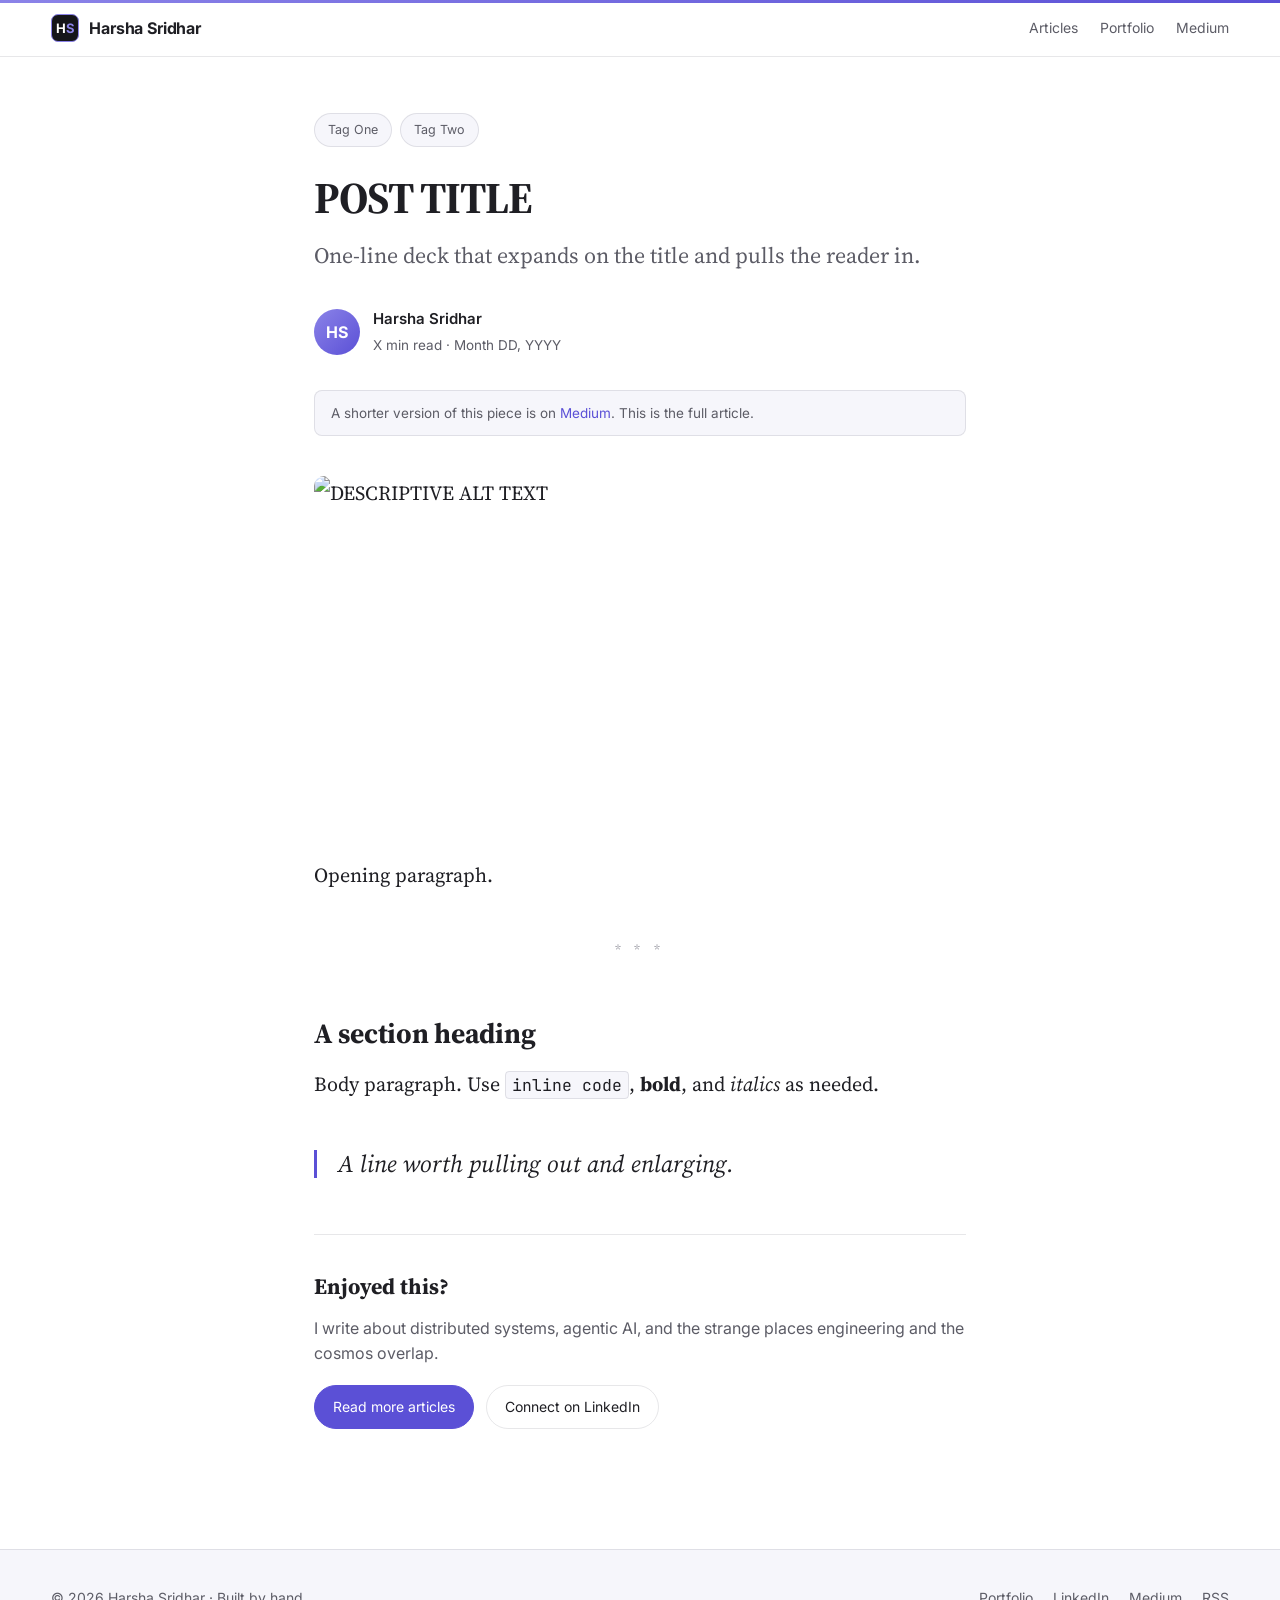
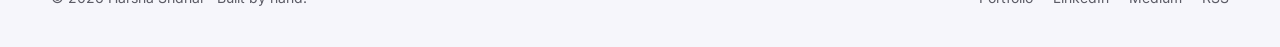
==== post-template.html @ 5231258b "added first blog" ====
<!DOCTYPE html>
<html lang="en">
<head>
<meta charset="UTF-8">
<meta name="viewport" content="width=device-width, initial-scale=1.0">

<!-- ══ EDIT THESE PER POST ══ -->
<title>POST TITLE — Harsha Sridhar</title>
<meta name="description" content="ONE-SENTENCE SUMMARY (≈150 chars) — appears in Google + social previews.">
<link rel="canonical" href="https://blog.msharsha.com/posts/POST-SLUG.html">
<meta property="og:title" content="POST TITLE">
<meta property="og:description" content="ONE-SENTENCE SUMMARY">
<meta property="og:url" content="https://blog.msharsha.com/posts/POST-SLUG.html">
<meta property="article:published_time" content="YYYY-MM-DD">
<!-- ════════════════════════ -->

<meta name="author" content="Harsha Sridhar">
<meta property="og:type" content="article">
<meta property="og:image" content="https://msharsha.com/og-image.jpg">
<meta name="twitter:card" content="summary_large_image">
<link rel="icon" href="https://msharsha.com/favicon.ico" sizes="any">
<link rel="apple-touch-icon" href="https://msharsha.com/apple-touch-icon.png">
<link rel="alternate" type="application/rss+xml" title="Harsha Sridhar — Writing" href="/feed.xml">
<link rel="preconnect" href="https://fonts.googleapis.com">
<link rel="preconnect" href="https://fonts.gstatic.com" crossorigin>
<link rel="stylesheet" href="https://fonts.googleapis.com/css2?family=Source+Serif+4:ital,opsz,wght@0,8..60,400;0,8..60,600;0,8..60,700;1,8..60,400&family=Inter:wght@400;500;600;700&family=JetBrains+Mono:wght@400;500&display=swap" media="print" onload="this.media='all'">
<noscript><link rel="stylesheet" href="https://fonts.googleapis.com/css2?family=Source+Serif+4:ital,opsz,wght@0,8..60,400;0,8..60,600;0,8..60,700;1,8..60,400&family=Inter:wght@400;500;600;700&family=JetBrains+Mono:wght@400;500&display=swap"></noscript>
<link rel="stylesheet" href="/style.css">
<script src="/components.js"></script>
<script async src="https://www.googletagmanager.com/gtag/js?id=G-H9NJDMDFE2"></script>
<script>window.dataLayer=window.dataLayer||[];function gtag(){dataLayer.push(arguments);}gtag('js',new Date());gtag('config','G-H9NJDMDFE2');</script>

<!-- ══ EDIT: update headline/description/date/slug to match above ══ -->
<script type="application/ld+json">
{
  "@context":"https://schema.org",
  "@type":"BlogPosting",
  "headline":"POST TITLE",
  "description":"ONE-SENTENCE SUMMARY",
  "datePublished":"YYYY-MM-DD",
  "dateModified":"YYYY-MM-DD",
  "author":{"@type":"Person","name":"Harsha Sridhar","alternateName":"MS Harsha","url":"https://msharsha.com"},
  "publisher":{"@type":"Person","name":"Harsha Sridhar","url":"https://msharsha.com"},
  "mainEntityOfPage":"https://blog.msharsha.com/posts/POST-SLUG.html",
  "image":"https://msharsha.com/og-image.jpg"
}
</script>
</head>
<body>

<site-header></site-header>

<main class="page">

  <div class="tags">
    <span class="tag">Tag One</span>
    <span class="tag">Tag Two</span>
  </div>

  <h1>POST TITLE</h1>
  <p class="subtitle">One-line deck that expands on the title and pulls the reader in.</p>

  <div class="byline">
    <div class="avatar">HS</div>
    <div>
      <div class="who">Harsha Sridhar</div>
      <div class="meta">X min read · Month DD, YYYY</div>
    </div>
  </div>

  <!-- Optional: include only if a shorter version exists on Medium -->
  <p class="crosspost">A shorter version of this piece is on <a href="https://medium.com/@msharsha" target="_blank" rel="noopener">Medium</a>. This is the full article.</p>

  <!-- EDIT: cover/hero image (also used as the index thumbnail + og:image). 1200×630 works best. -->
  <img class="cover" src="/images/cover-POST-SLUG.jpg" alt="DESCRIPTIVE ALT TEXT" width="1200" height="630">

  <article>

    <p>Opening paragraph.</p>

    <div class="divider">* * *</div>

    <h2>A section heading</h2>
    <p>Body paragraph. Use <code>inline code</code>, <strong>bold</strong>, and <em>italics</em> as needed.</p>

    <div class="pull-quote">A line worth pulling out and enlarging.</div>

    <!-- Figure / diagram (optional)
    <figure>
      <img src="/images/your-image.webp" alt="Describe the image for accessibility + SEO" width="700" height="400" loading="lazy" decoding="async">
      <figcaption>Caption text.</figcaption>
    </figure>
    -->

    <!-- Code block (optional)
<pre><code>// code here</code></pre>
    -->

  </article>

  <!-- References (optional)
  <div class="refs">
    <h4>References</h4>
    <ul>
      <li>Author. (Year). <a href="#" target="_blank" rel="noopener">Title</a>. Source.</li>
    </ul>
  </div>
  -->

  <div class="endcta">
    <div class="h">Enjoyed this?</div>
    <p>I write about distributed systems, agentic AI, and the strange places engineering and the cosmos overlap.</p>
    <div class="btns">
      <a class="btn primary" href="/">Read more articles</a>
      <a class="btn" href="https://www.linkedin.com/in/harsha-sridhar/" target="_blank" rel="noopener">Connect on LinkedIn</a>
    </div>
  </div>

</main>

<site-footer></site-footer>

</body>
</html>
---- style.css ----
/* ═══════════════════════════════════════════════════════════
   blog.msharsha.com — long-form reading theme
   Own identity (HS wordmark + portfolio purple). Generic
   editorial reading layout — NOT a clone of any platform.
   ═══════════════════════════════════════════════════════════ */

*,*::before,*::after{box-sizing:border-box;margin:0;padding:0}

:root{
  /* Ink + surface */
  --ink:#1f1f24;
  --ink-2:#5c5c66;
  --ink-3:#9a9aa3;
  --bg:#ffffff;
  --surface:#f6f6fb;
  --border:rgba(20,20,40,0.10);

  /* Brand — carried over from the portfolio so the two feel related */
  --accent:#5b50d6;       /* readable purple for links on white */
  --accent-soft:#8B83E8;  /* portfolio purple, used for accents/monogram */
  --accent-tint:rgba(139,131,232,0.12);

  /* Type */
  --serif:'Source Serif 4', Georgia, 'Times New Roman', serif;
  --sans:'Inter', -apple-system, BlinkMacSystemFont, 'Segoe UI', system-ui, sans-serif;
  --mono:'JetBrains Mono', 'Menlo', 'Monaco', 'Courier New', monospace;

  --max:700px;
}

html{-webkit-text-size-adjust:100%}
body{
  background:var(--bg);
  color:var(--ink);
  font-family:var(--serif);
  font-size:20px;
  line-height:1.75;
  -webkit-font-smoothing:antialiased;
  text-rendering:optimizeLegibility;
  /* sticky footer: header / content / footer — content takes the slack
     so the footer pins to the bottom even when a page is short */
  min-height:100vh;
  display:grid;
  grid-template-rows:auto 1fr auto;
}
site-header,site-footer{display:block}

/* thin brand bar at the very top */
body::before{
  content:'';position:fixed;top:0;left:0;right:0;height:3px;z-index:200;
  background:linear-gradient(90deg,var(--accent-soft),var(--accent));
}

a{color:var(--accent);text-decoration:none}
a:hover{text-decoration:underline}

/* ── SITE HEADER (rendered by <site-header> web component) ── */
.site-header{
  position:sticky;top:3px;z-index:100;
  background:rgba(255,255,255,0.88);backdrop-filter:saturate(180%) blur(10px);
  border-bottom:1px solid var(--border);
}
.site-header .inner{
  padding:14px clamp(20px,4vw,52px);
  display:flex;align-items:center;justify-content:space-between;
}
.brand{display:flex;align-items:center;gap:10px;font-family:var(--sans);font-weight:700;font-size:16px;color:var(--ink);letter-spacing:-.01em}
.brand:hover{text-decoration:none}
.brand .mono{
  width:28px;height:28px;border-radius:7px;flex-shrink:0;
  display:flex;align-items:center;justify-content:center;
  font-family:var(--sans);font-size:13px;font-weight:700;color:#fff;
  background:#15151a;border:1px solid var(--accent-soft);
}
.brand .mono em{color:var(--accent-soft);font-style:normal}
.nav{display:flex;align-items:center;gap:22px;font-family:var(--sans);font-size:14px}
.nav a{color:var(--ink-2)}
.nav a:hover{color:var(--ink);text-decoration:none}
@media(max-width:520px){.nav{gap:16px;font-size:13px}.brand span.full{display:none}}

/* ── SITE FOOTER (rendered by <site-footer> web component) ── */
.site-footer{
  border-top:1px solid var(--border);margin-top:80px;background:var(--surface);
}
.site-footer .inner{
  padding:36px clamp(20px,4vw,52px);
  display:flex;flex-wrap:wrap;gap:18px;align-items:center;justify-content:space-between;
  font-family:var(--sans);font-size:14px;color:var(--ink-2);
}
.site-footer a{color:var(--ink-2)}
.site-footer a:hover{color:var(--ink)}
.site-footer .flinks{display:flex;gap:20px;flex-wrap:wrap}

/* ── PAGE WRAP ── */
.page{max-width:var(--max);margin:0 auto;padding:56px 24px 40px}

/* ════════ INDEX — MASTHEAD + CARD FEED ════════ */
.masthead{max-width:760px;margin:0 auto;padding:60px 24px 30px}
.masthead .eyebrow{font-family:var(--sans);font-size:12.5px;font-weight:600;letter-spacing:.16em;text-transform:uppercase;color:var(--accent);margin-bottom:14px}
.masthead h1{font-family:var(--serif);font-size:clamp(34px,6vw,48px);font-weight:700;letter-spacing:-.025em;line-height:1.06;margin-bottom:12px}
.masthead p{font-family:var(--sans);font-size:15px;color:var(--ink-2);line-height:1.6;max-width:480px}

.feed{max-width:820px;margin:0 auto;padding:14px 24px 0;display:flex;flex-direction:column;gap:18px;list-style:none}
.card{display:flex;gap:22px;align-items:stretch;background:#fff;border:1px solid var(--border);border-radius:14px;padding:18px;transition:transform .18s ease,box-shadow .18s ease,border-color .18s ease}
.card:hover{text-decoration:none;transform:translateY(-3px);box-shadow:0 14px 36px rgba(20,20,40,.10);border-color:var(--accent-soft)}
.card-thumb{flex:0 0 220px;border-radius:10px;overflow:hidden;background:var(--surface)}
.card-thumb img{width:100%;height:100%;min-height:140px;object-fit:cover;display:block}
.card-body{flex:1;min-width:0;display:flex;flex-direction:column;padding:6px 8px 6px 0}
.card-top{display:flex;align-items:center;gap:12px;margin-bottom:10px}
.chip{font-family:var(--sans);font-size:12px;font-weight:600;color:var(--accent);background:var(--accent-tint);padding:4px 12px;border-radius:100px}
.card-date{font-family:var(--sans);font-size:13px;color:var(--ink-3)}
.card-title{font-family:var(--serif);font-size:24px;font-weight:700;line-height:1.22;letter-spacing:-.01em;color:var(--ink);margin-bottom:8px}
.card:hover .card-title{color:var(--accent)}
.card-dek{font-size:17px;color:var(--ink-2);line-height:1.5;margin-bottom:16px}
.card-foot{display:flex;align-items:center;justify-content:space-between;margin-top:auto;font-family:var(--sans);font-size:13.5px;color:var(--ink-3)}
.card-foot .arrow{color:var(--accent);font-weight:600}
@media(max-width:560px){
  .card{flex-direction:column;gap:0;padding:0;overflow:hidden}
  .card-thumb{flex:0 0 auto}
  .card-thumb img{min-height:0;aspect-ratio:2/1}
  .card-body{padding:18px 20px 20px}
}

/* Article cover / hero image */
.cover{display:block;width:100%;height:auto;border-radius:10px;margin:8px 0 40px}

/* ════════ ARTICLE ════════ */
.tags{display:flex;flex-wrap:wrap;gap:8px;margin-bottom:26px}
.tag{font-family:var(--sans);font-size:12.5px;color:var(--ink-2);background:var(--surface);border:1px solid var(--border);padding:5px 13px;border-radius:100px}

article h1, .page > h1{
  font-family:var(--serif);font-size:clamp(30px,5.2vw,44px);font-weight:700;
  line-height:1.14;letter-spacing:-.02em;color:var(--ink);margin-bottom:16px;
}
.subtitle{font-family:var(--serif);font-size:22px;font-weight:400;line-height:1.5;color:var(--ink-2);margin-bottom:34px}

/* Author / meta row */
.byline{display:flex;align-items:center;gap:13px;padding-bottom:24px;margin-bottom:8px}
.avatar{
  width:46px;height:46px;border-radius:50%;flex-shrink:0;
  display:flex;align-items:center;justify-content:center;color:#fff;
  font-family:var(--sans);font-size:16px;font-weight:700;
  background:linear-gradient(135deg,var(--accent-soft) 0%,var(--accent) 100%);
}
.byline .who{font-family:var(--sans);font-size:15px;font-weight:600;color:var(--ink)}
.byline .meta{font-family:var(--sans);font-size:13.5px;color:var(--ink-2);margin-top:2px}
.byline .meta a{color:var(--ink-2);text-decoration:underline}

/* Canonical / cross-post note */
.crosspost{
  font-family:var(--sans);font-size:13.5px;color:var(--ink-2);
  background:var(--surface);border:1px solid var(--border);border-radius:8px;
  padding:12px 16px;margin:0 0 40px;line-height:1.5;
}

/* Body */
article p{margin-bottom:28px}
article h2{font-family:var(--serif);font-size:28px;font-weight:700;line-height:1.25;letter-spacing:-.01em;margin:54px 0 16px}
article h3{font-family:var(--serif);font-size:23px;font-weight:700;line-height:1.3;margin:40px 0 12px}
article ul,article ol{margin:0 0 28px 1.2em}
article li{margin-bottom:10px}
strong{font-weight:700}
em{font-style:italic}

/* Pull quote */
.pull-quote{position:relative;margin:44px 0;padding-left:24px;font-size:24px;line-height:1.5;font-style:italic;color:var(--ink)}
.pull-quote::before{content:'';position:absolute;left:0;top:4px;bottom:4px;width:3px;background:var(--accent)}

/* Figures / diagrams (break slightly wider than the text column) */
figure{margin:44px -20px;text-align:center}
figure img,figure svg{width:100%;height:auto;display:block;border-radius:6px}
.inline-diagram{overflow-x:auto;background:var(--surface);border:1px solid var(--border);border-radius:8px;padding:20px}
figcaption{font-family:var(--sans);font-size:13px;color:var(--ink-3);margin-top:12px;line-height:1.5;padding:0 24px}

/* Code */
code{background:var(--surface);padding:2px 6px;border-radius:4px;font-family:var(--mono);font-size:.82em;border:1px solid var(--border)}
pre{background:#15151a;color:#e8e8ee;border-radius:8px;padding:22px 24px;margin:32px -8px;overflow-x:auto;font-family:var(--mono);font-size:14px;line-height:1.7}
pre code{background:none;border:none;padding:0;font-size:14px;color:inherit}

/* Section divider */
.divider{text-align:center;margin:46px 0;color:var(--ink-3);letter-spacing:.4em;font-size:13px;user-select:none}

/* References */
.refs{border-top:1px solid var(--border);padding-top:28px;margin-top:52px}
.refs h4{font-family:var(--sans);font-size:12.5px;font-weight:700;letter-spacing:.08em;text-transform:uppercase;color:var(--ink-3);margin-bottom:14px}
.refs ul{list-style:none;margin:0;padding:0;font-family:var(--sans);font-size:13.5px;line-height:1.95;color:var(--ink-2)}
.refs a{color:var(--ink-2);text-decoration:underline}
.refs a:hover{color:var(--ink)}

/* End-of-post CTA — your own, not a clap bar */
.endcta{border-top:1px solid var(--border);margin-top:52px;padding-top:32px;font-family:var(--sans)}
.endcta .h{font-family:var(--serif);font-size:22px;font-weight:700;color:var(--ink);margin-bottom:10px}
.endcta p{font-size:16px;color:var(--ink-2);line-height:1.6;margin-bottom:18px}
.endcta .btns{display:flex;gap:12px;flex-wrap:wrap}
.endcta .btn{display:inline-flex;align-items:center;gap:7px;font-size:14px;padding:9px 18px;border-radius:100px;border:1px solid var(--border);color:var(--ink);transition:background .2s,border-color .2s}
.endcta .btn:hover{text-decoration:none;background:var(--accent-tint);border-color:var(--accent-soft)}
.endcta .btn.primary{background:var(--accent);color:#fff;border-color:var(--accent)}
.endcta .btn.primary:hover{background:#4a40c4}

@media(max-width:480px){
  body{font-size:18px}
  .subtitle{font-size:18px}
  figure{margin:36px -8px}
  pre{margin:28px -8px;padding:16px 14px}
}
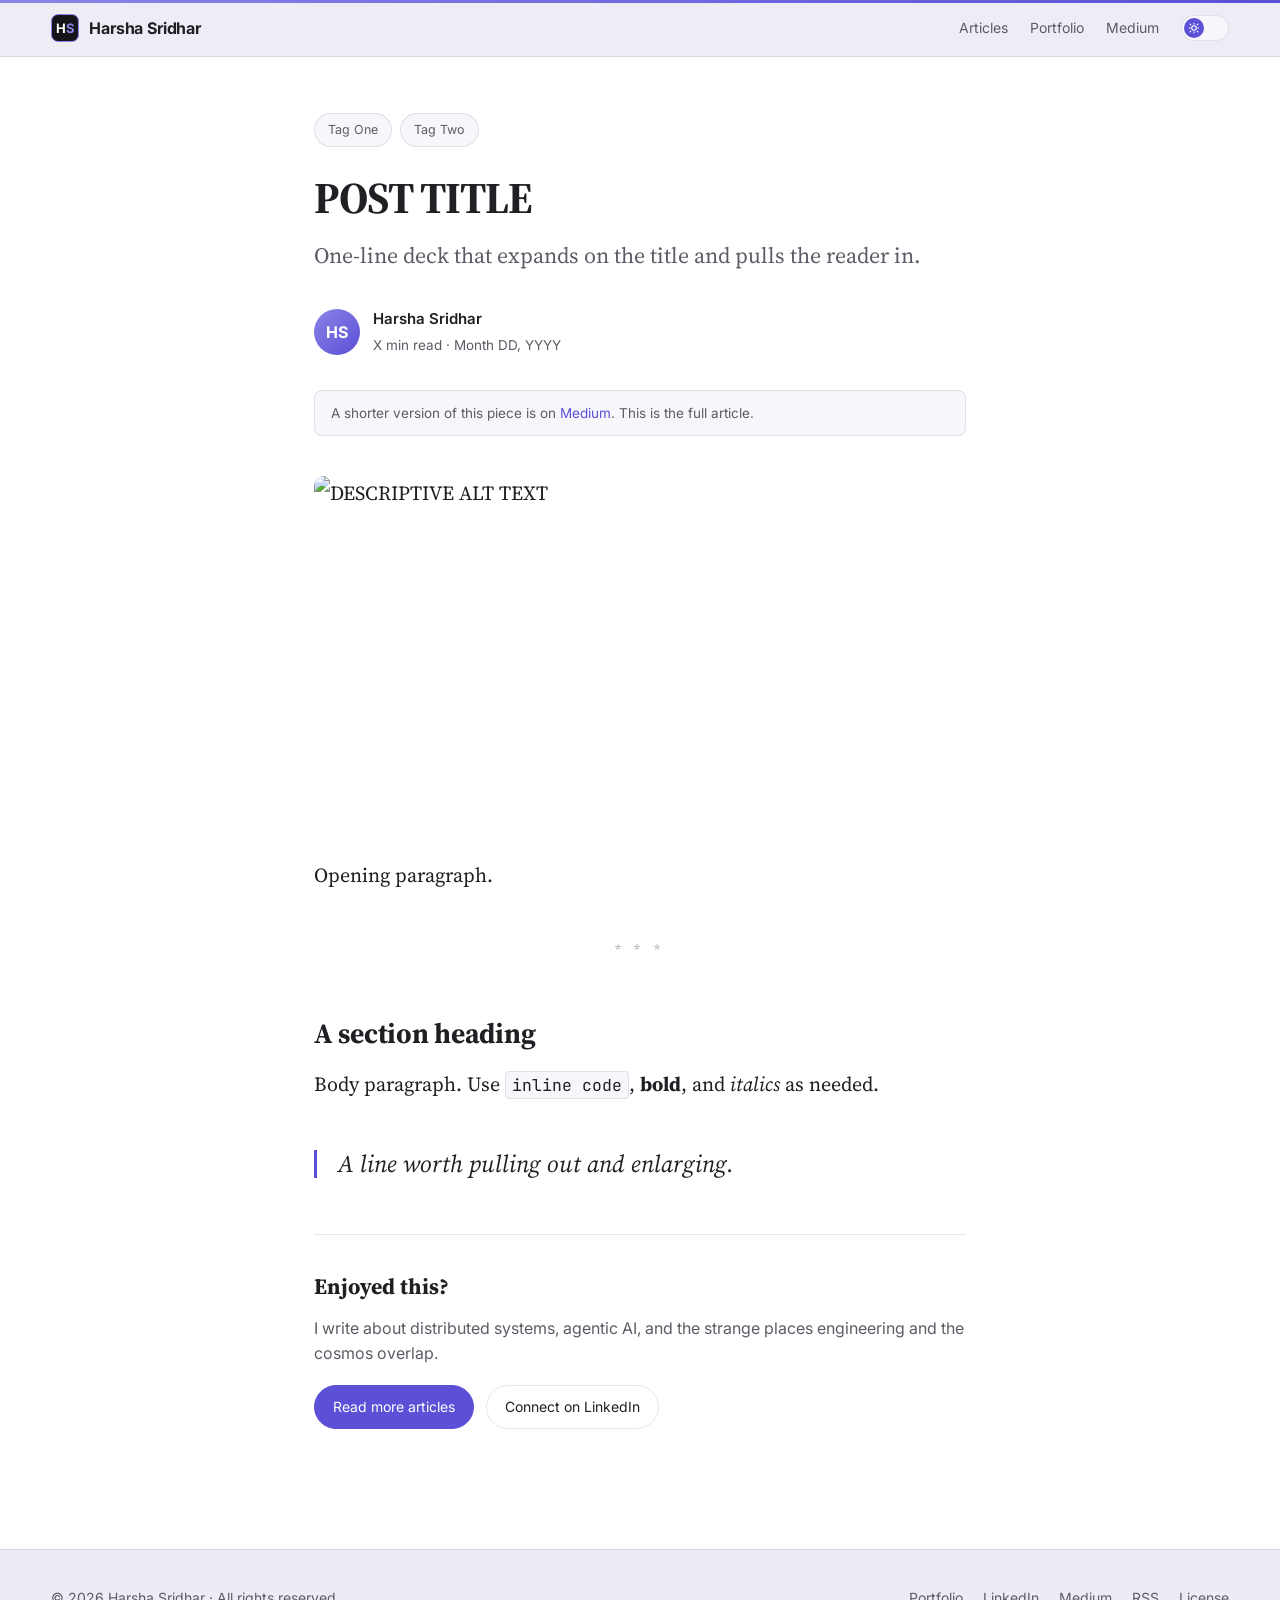
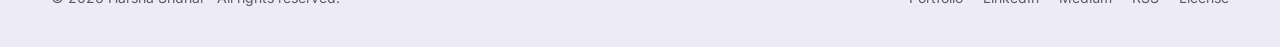
==== commit f1e42410: "display issue for mobile, license added, light/dark mode toggle added" ====
--- a/post-template.html
+++ b/post-template.html
@@ -3,6 +3,7 @@
 <head>
 <meta charset="UTF-8">
 <meta name="viewport" content="width=device-width, initial-scale=1.0">
+<script>(function(){try{var s=localStorage.getItem('theme');document.documentElement.setAttribute('data-theme',(s==='light'||s==='dark')?s:(matchMedia('(prefers-color-scheme:dark)').matches?'dark':'light'));}catch(e){}})();</script>
 
 <!-- ══ EDIT THESE PER POST ══ -->
 <title>POST TITLE — Harsha Sridhar</title>
@@ -15,6 +16,7 @@
 <!-- ════════════════════════ -->
 
 <meta name="author" content="Harsha Sridhar">
+<meta name="copyright" content="© 2026 Harsha Sridhar. All rights reserved.">
 <meta property="og:type" content="article">
 <meta property="og:image" content="https://msharsha.com/og-image.jpg">
 <meta name="twitter:card" content="summary_large_image">
--- a/style.css
+++ b/style.css
@@ -11,9 +11,17 @@
   --ink:#1f1f24;
   --ink-2:#5c5c66;
   --ink-3:#9a9aa3;
+  color-scheme:light;
   --bg:#ffffff;
   --surface:#f6f6fb;
+  --chrome:#edecf6;
   --border:rgba(20,20,40,0.10);
+  --card-bg:#ffffff;
+  --header-bg:rgba(237,236,246,0.9);
+  --mono-bg:#15151a;
+  --shadow:rgba(20,20,40,0.10);
+  --accent-hover:#4a40c4;
+  --on-accent:#ffffff;
 
   /* Brand — carried over from the portfolio so the two feel related */
   --accent:#5b50d6;       /* readable purple for links on white */
@@ -26,6 +34,28 @@
   --mono:'JetBrains Mono', 'Menlo', 'Monaco', 'Courier New', monospace;
 
   --max:700px;
+}
+
+/* Dark theme — applied when the no-flash script sets data-theme="dark"
+   (from the visitor's saved choice or, on first visit, their OS setting) */
+:root[data-theme="dark"]{
+  color-scheme:dark;
+  --ink:#e9e9f0;
+  --ink-2:#a6a6b3;
+  --ink-3:#71717e;
+  --bg:#0f0f14;
+  --surface:#181820;
+  --chrome:#15151c;
+  --border:rgba(255,255,255,0.13);
+  --card-bg:#16161d;
+  --header-bg:rgba(18,18,24,0.85);
+  --mono-bg:#2a2a36;
+  --shadow:rgba(0,0,0,0.5);
+  --accent:#a79ef4;
+  --accent-soft:#8B83E8;
+  --accent-tint:rgba(139,131,232,0.20);
+  --accent-hover:#b6aef7;
+  --on-accent:#15151c;
 }
 
 html{-webkit-text-size-adjust:100%}
@@ -42,8 +72,10 @@
   min-height:100vh;
   display:grid;
   grid-template-rows:auto 1fr auto;
-}
-site-header,site-footer{display:block}
+  grid-template-columns:minmax(0,1fr); /* clamp column to viewport so wide kids (code blocks) can't stretch the page */
+}
+site-header,site-footer{display:block;min-width:0}
+main{min-width:0}
 
 /* thin brand bar at the very top */
 body::before{
@@ -57,7 +89,7 @@
 /* ── SITE HEADER (rendered by <site-header> web component) ── */
 .site-header{
   position:sticky;top:3px;z-index:100;
-  background:rgba(255,255,255,0.88);backdrop-filter:saturate(180%) blur(10px);
+  background:var(--header-bg);backdrop-filter:saturate(180%) blur(10px);
   border-bottom:1px solid var(--border);
 }
 .site-header .inner{
@@ -70,17 +102,22 @@
   width:28px;height:28px;border-radius:7px;flex-shrink:0;
   display:flex;align-items:center;justify-content:center;
   font-family:var(--sans);font-size:13px;font-weight:700;color:#fff;
-  background:#15151a;border:1px solid var(--accent-soft);
+  background:var(--mono-bg);border:1px solid var(--accent-soft);
 }
 .brand .mono em{color:var(--accent-soft);font-style:normal}
 .nav{display:flex;align-items:center;gap:22px;font-family:var(--sans);font-size:14px}
 .nav a{color:var(--ink-2)}
 .nav a:hover{color:var(--ink);text-decoration:none}
+.theme-toggle{position:relative;flex-shrink:0;width:48px;height:26px;padding:0;border:1px solid var(--border);border-radius:100px;background:var(--surface);cursor:pointer;transition:background .2s,border-color .2s}
+.theme-toggle:hover{border-color:var(--accent-soft)}
+.theme-toggle .knob{position:absolute;top:2px;left:2px;width:20px;height:20px;border-radius:50%;background:var(--accent);color:var(--on-accent);display:flex;align-items:center;justify-content:center;transition:transform .22s cubic-bezier(0.22,1,0.36,1),background .2s}
+.theme-toggle .knob svg{width:12px;height:12px;display:block}
+:root[data-theme="dark"] .theme-toggle .knob{transform:translateX(22px)}
 @media(max-width:520px){.nav{gap:16px;font-size:13px}.brand span.full{display:none}}
 
 /* ── SITE FOOTER (rendered by <site-footer> web component) ── */
 .site-footer{
-  border-top:1px solid var(--border);margin-top:80px;background:var(--surface);
+  border-top:1px solid var(--border);margin-top:80px;background:var(--chrome);
 }
 .site-footer .inner{
   padding:36px clamp(20px,4vw,52px);
@@ -92,7 +129,7 @@
 .site-footer .flinks{display:flex;gap:20px;flex-wrap:wrap}
 
 /* ── PAGE WRAP ── */
-.page{max-width:var(--max);margin:0 auto;padding:56px 24px 40px}
+.page{width:100%;max-width:var(--max);margin:0 auto;padding:56px 24px 40px}
 
 /* ════════ INDEX — MASTHEAD + CARD FEED ════════ */
 .masthead{max-width:760px;margin:0 auto;padding:60px 24px 30px}
@@ -101,10 +138,10 @@
 .masthead p{font-family:var(--sans);font-size:15px;color:var(--ink-2);line-height:1.6;max-width:480px}
 
 .feed{max-width:820px;margin:0 auto;padding:14px 24px 0;display:flex;flex-direction:column;gap:18px;list-style:none}
-.card{display:flex;gap:22px;align-items:stretch;background:#fff;border:1px solid var(--border);border-radius:14px;padding:18px;transition:transform .18s ease,box-shadow .18s ease,border-color .18s ease}
-.card:hover{text-decoration:none;transform:translateY(-3px);box-shadow:0 14px 36px rgba(20,20,40,.10);border-color:var(--accent-soft)}
+.card{display:flex;gap:22px;align-items:stretch;background:var(--card-bg);border:1px solid var(--border);border-radius:14px;padding:18px;transition:transform .18s ease,box-shadow .18s ease,border-color .18s ease}
+.card:hover{text-decoration:none;transform:translateY(-3px);box-shadow:0 14px 36px var(--shadow);border-color:var(--accent-soft)}
 .card-thumb{flex:0 0 220px;border-radius:10px;overflow:hidden;background:var(--surface)}
-.card-thumb img{width:100%;height:100%;min-height:140px;object-fit:cover;display:block}
+.card-thumb img{width:100%;height:100%;min-height:140px;object-fit:cover;object-position:left center;display:block}
 .card-body{flex:1;min-width:0;display:flex;flex-direction:column;padding:6px 8px 6px 0}
 .card-top{display:flex;align-items:center;gap:12px;margin-bottom:10px}
 .chip{font-family:var(--sans);font-size:12px;font-weight:600;color:var(--accent);background:var(--accent-tint);padding:4px 12px;border-radius:100px}
@@ -154,6 +191,8 @@
 }
 
 /* Body */
+article{overflow-wrap:break-word}
+.refs a{word-break:break-word}
 article p{margin-bottom:28px}
 article h2{font-family:var(--serif);font-size:28px;font-weight:700;line-height:1.25;letter-spacing:-.01em;margin:54px 0 16px}
 article h3{font-family:var(--serif);font-size:23px;font-weight:700;line-height:1.3;margin:40px 0 12px}
@@ -194,8 +233,8 @@
 .endcta .btns{display:flex;gap:12px;flex-wrap:wrap}
 .endcta .btn{display:inline-flex;align-items:center;gap:7px;font-size:14px;padding:9px 18px;border-radius:100px;border:1px solid var(--border);color:var(--ink);transition:background .2s,border-color .2s}
 .endcta .btn:hover{text-decoration:none;background:var(--accent-tint);border-color:var(--accent-soft)}
-.endcta .btn.primary{background:var(--accent);color:#fff;border-color:var(--accent)}
-.endcta .btn.primary:hover{background:#4a40c4}
+.endcta .btn.primary{background:var(--accent);color:var(--on-accent);border-color:var(--accent)}
+.endcta .btn.primary:hover{background:var(--accent-hover)}
 
 @media(max-width:480px){
   body{font-size:18px}
